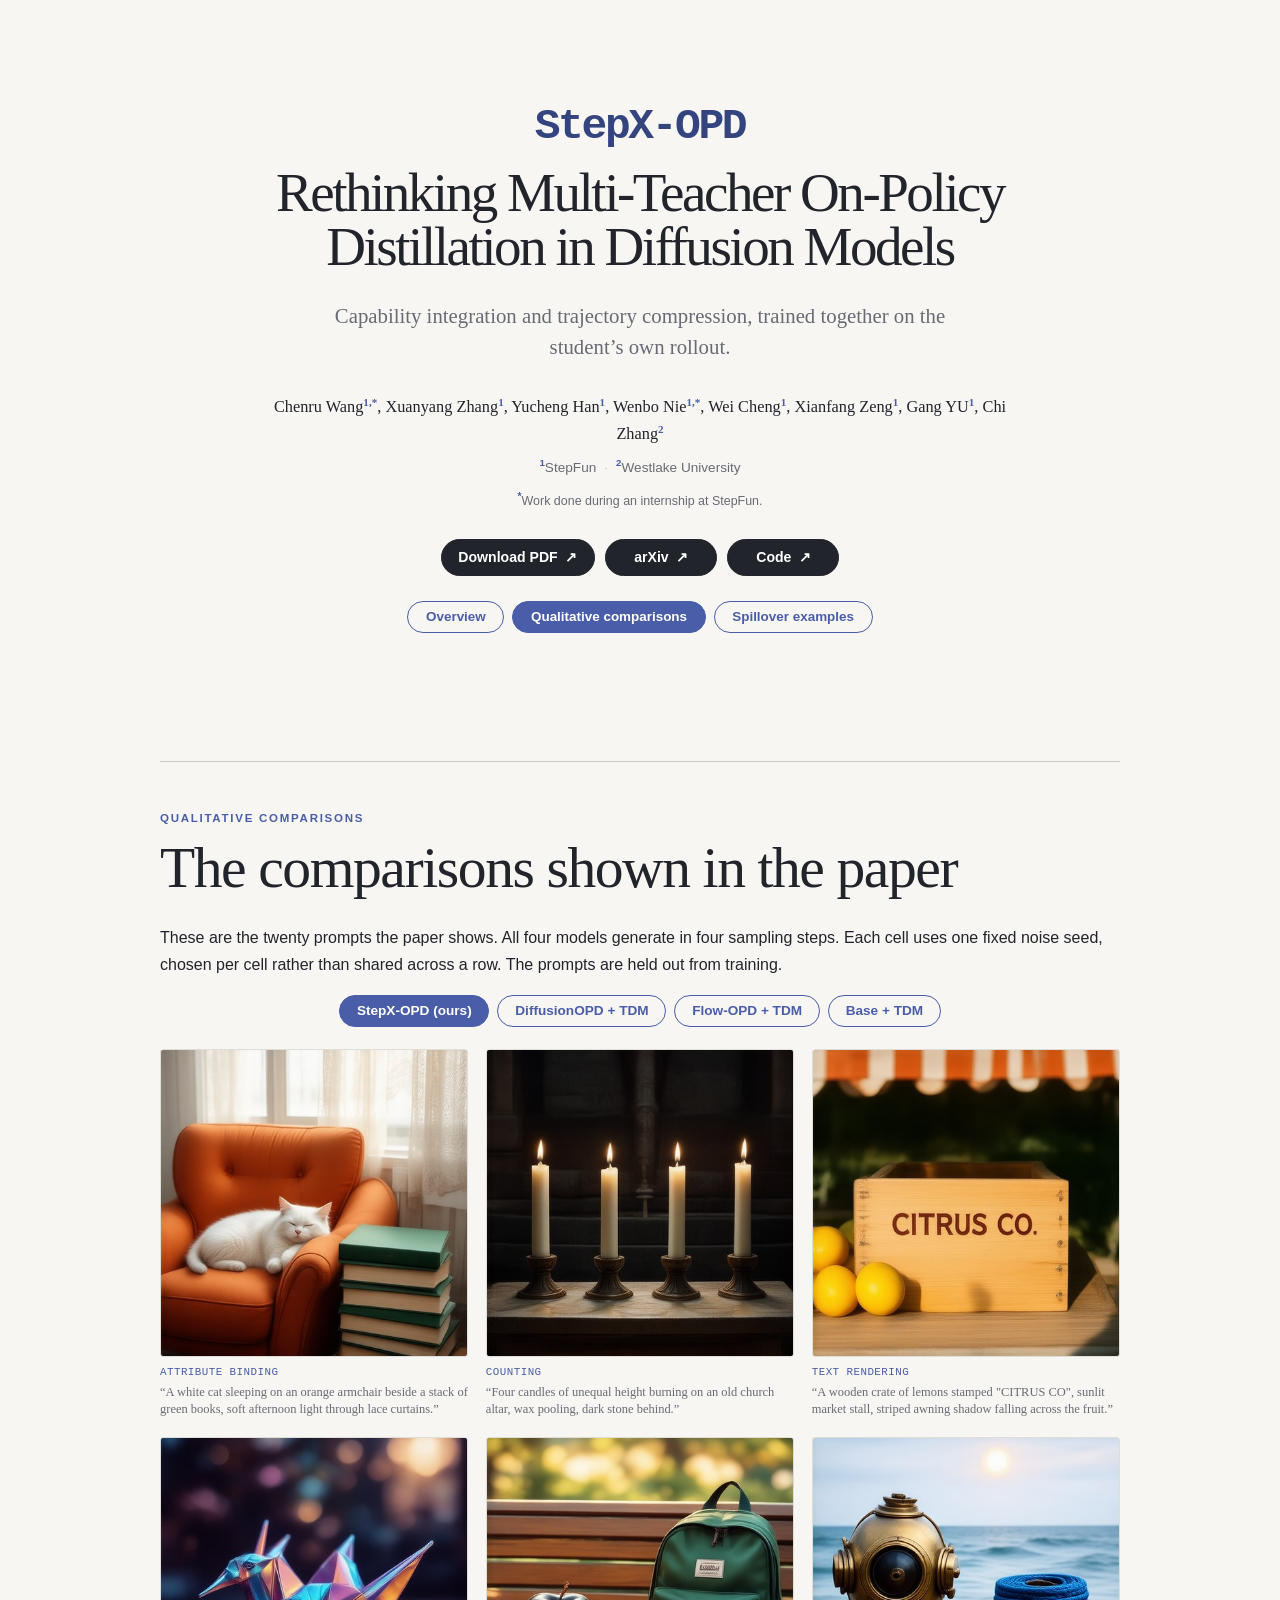
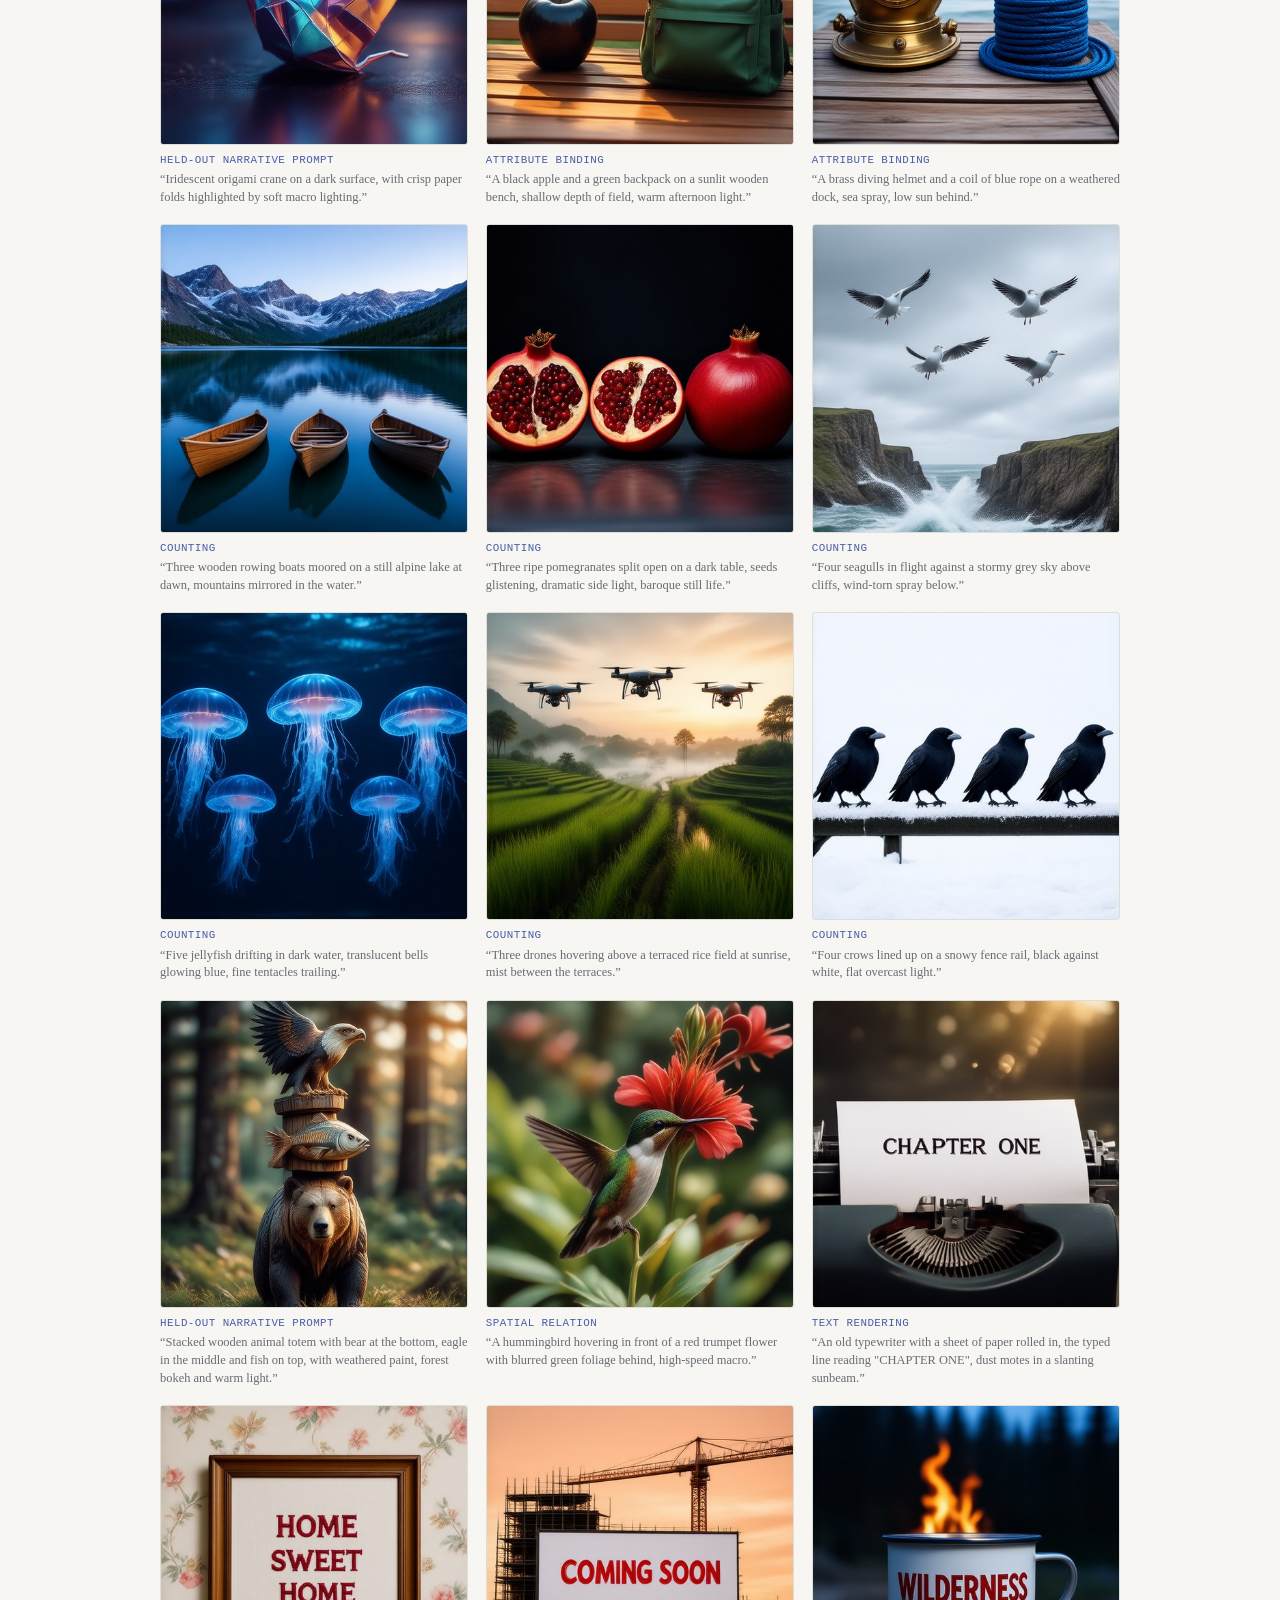
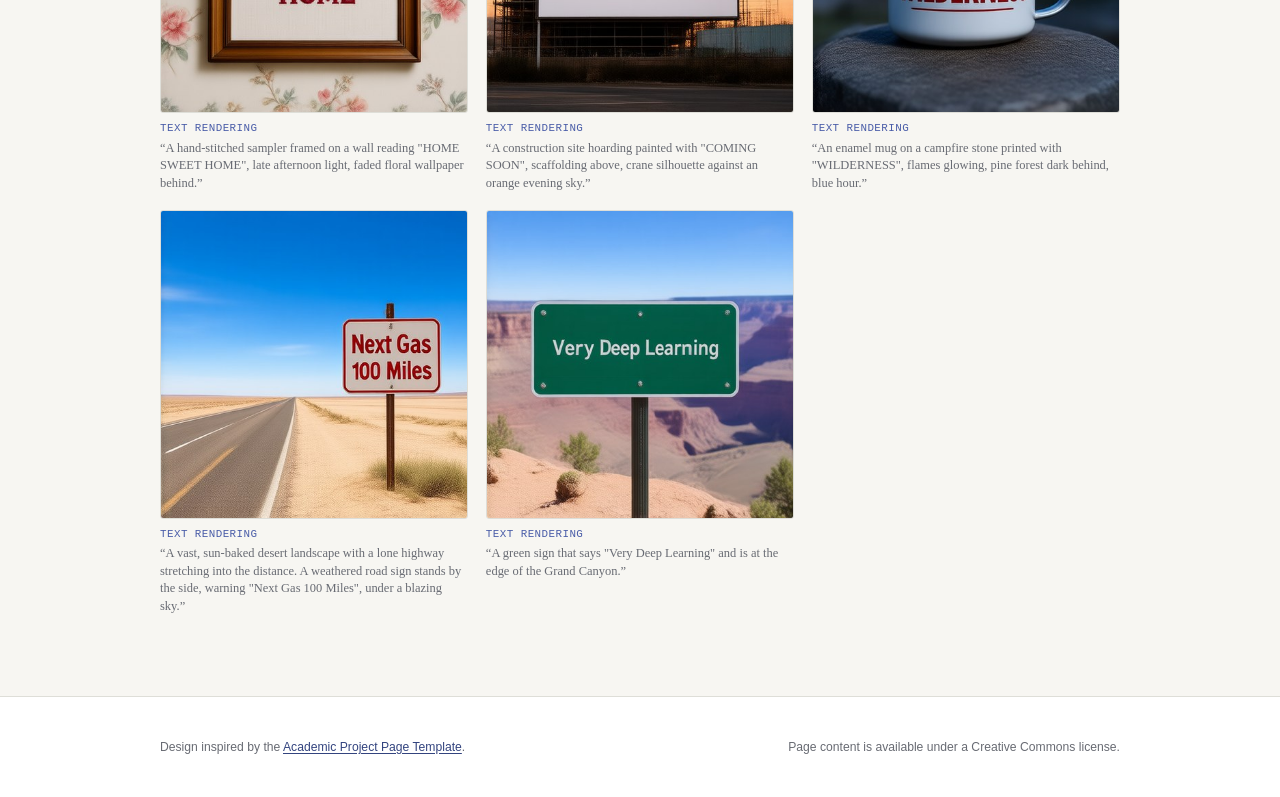
==== comparisons.html @ 5778346a "StepX-OPD project page Static pages for the paper: overview, qualitative comparisons and spillover e" ====
<!doctype html>
<html lang="en">
  <head>
    <meta charset="utf-8">
    <meta name="viewport" content="width=device-width, initial-scale=1">
    <meta name="description" content="Four-step qualitative comparisons between StepX-OPD and three baselines on held-out prompts.">
    <title>Qualitative comparisons · StepX-OPD</title>
    <link rel="icon" href="data:,">
    <link rel="stylesheet" href="static/css/style.css">
    <script src="static/js/main.js" defer></script>
  </head>
  <body>
    <header class="hero page-shell">
      <h1>
        <span class="method-word">StepX-OPD</span>
        <span class="title-rest">Rethinking Multi-Teacher On-Policy Distillation in Diffusion Models</span>
      </h1>
      <p class="tagline">Capability integration and trajectory compression, trained together on the student’s own rollout.</p>

      <div class="identity" aria-label="Authors and affiliations">
        <p class="authors">Chenru Wang<sup>1,&#42;</sup>, Xuanyang Zhang<sup>1</sup>, Yucheng Han<sup>1</sup>, Wenbo Nie<sup>1,&#42;</sup>, Wei Cheng<sup>1</sup>, Xianfang Zeng<sup>1</sup>, Gang YU<sup>1</sup>, Chi Zhang<sup>2</sup></p>
        <p class="affiliations"><sup>1</sup>StepFun<span class="aff-sep">&#183;</span><sup>2</sup>Westlake University</p>
        <p class="author-note"><sup>&#42;</sup>Work done during an internship at StepFun.</p>
      </div>

      <nav class="resource-links" aria-label="Project resources">
        <a class="resource-button" href="#">Download PDF <span aria-hidden="true">↗</span></a><!-- Placeholder: fill in the PDF href. -->
        <a class="resource-button" href="#">arXiv <span aria-hidden="true">↗</span></a><!-- Placeholder: fill in the arXiv href. -->
        <a class="resource-button" href="#">Code <span aria-hidden="true">↗</span></a><!-- Placeholder: fill in the Code href. -->
      </nav>

                <nav class="page-switch" id="blocks" aria-label="Pages">
          <a class="page-pill" href="index.html#blocks">Overview</a>
          <a class="page-pill is-current" href="comparisons.html#blocks" aria-current="page">Qualitative comparisons</a>
          <a class="page-pill" href="spillover.html#blocks">Spillover examples</a>
        </nav>
    </header>

    <main id="main-content">
      <section class="page-shell prose-section">
        <div class="section-rule"></div>
        <p class="section-kicker">Qualitative comparisons</p>
        <h2>The comparisons shown in the paper</h2>
        <p>These are the twenty prompts the paper shows. All four models generate in four sampling steps. Each cell uses one fixed noise seed, chosen per cell rather than shared across a row. The prompts are held out from training.</p>
      </section>
      <section class="page-shell compare-block" data-prefix="static/images/gallery/" data-sep="__">
        <div class="model-switch" role="group" aria-label="Choose which model to show">
          <button type="button" class="model-pill is-active" data-model="ours" aria-pressed="true">StepX-OPD (ours)</button>
          <button type="button" class="model-pill" data-model="diffusionopd_tdm" aria-pressed="false">DiffusionOPD + TDM</button>
          <button type="button" class="model-pill" data-model="flowopd_tdm" aria-pressed="false">Flow-OPD + TDM</button>
          <button type="button" class="model-pill" data-model="base_tdm" aria-pressed="false">Base + TDM</button>
        </div>
          <div class="compare-grid">
            <figure class="compare-cell">
              <img class="compare-img" data-key="bind_005" src="static/images/gallery/ours__bind_005.jpg"
                   width="448" height="448" loading="lazy" decoding="async"
                   alt="Generation for the prompt: A white cat sleeping on an orange armchair beside a stack of green books, soft afternoon l">
              <figcaption><span class="prompt-tag">Attribute binding</span><span class="prompt-text">“A white cat sleeping on an orange armchair beside a stack of green books, soft afternoon light through lace curtains.”</span></figcaption>
            </figure>
            <figure class="compare-cell">
              <img class="compare-img" data-key="count_014" src="static/images/gallery/ours__count_014.jpg"
                   width="448" height="448" loading="lazy" decoding="async"
                   alt="Generation for the prompt: Four candles of unequal height burning on an old church altar, wax pooling, dark stone beh">
              <figcaption><span class="prompt-tag">Counting</span><span class="prompt-text">“Four candles of unequal height burning on an old church altar, wax pooling, dark stone behind.”</span></figcaption>
            </figure>
            <figure class="compare-cell">
              <img class="compare-img" data-key="text_055" src="static/images/gallery/ours__text_055.jpg"
                   width="448" height="448" loading="lazy" decoding="async"
                   alt="Generation for the prompt: A wooden crate of lemons stamped &quot;CITRUS CO&quot;, sunlit market stall, striped awning shadow f">
              <figcaption><span class="prompt-tag">Text rendering</span><span class="prompt-text">“A wooden crate of lemons stamped &quot;CITRUS CO&quot;, sunlit market stall, striped awning shadow falling across the fruit.”</span></figcaption>
            </figure>
            <figure class="compare-cell">
              <img class="compare-img" data-key="fig12_r5" src="static/images/gallery/ours__fig12_r5.jpg"
                   width="448" height="448" loading="lazy" decoding="async"
                   alt="Generation for the prompt: Iridescent origami crane on a dark surface, with crisp paper folds highlighted by soft mac">
              <figcaption><span class="prompt-tag">Held-out narrative prompt</span><span class="prompt-text">“Iridescent origami crane on a dark surface, with crisp paper folds highlighted by soft macro lighting.”</span></figcaption>
            </figure>
            <figure class="compare-cell">
              <img class="compare-img" data-key="bind_001" src="static/images/gallery/ours__bind_001.jpg"
                   width="448" height="448" loading="lazy" decoding="async"
                   alt="Generation for the prompt: A black apple and a green backpack on a sunlit wooden bench, shallow depth of field, warm ">
              <figcaption><span class="prompt-tag">Attribute binding</span><span class="prompt-text">“A black apple and a green backpack on a sunlit wooden bench, shallow depth of field, warm afternoon light.”</span></figcaption>
            </figure>
            <figure class="compare-cell">
              <img class="compare-img" data-key="bind_045" src="static/images/gallery/ours__bind_045.jpg"
                   width="448" height="448" loading="lazy" decoding="async"
                   alt="Generation for the prompt: A brass diving helmet and a coil of blue rope on a weathered dock, sea spray, low sun behi">
              <figcaption><span class="prompt-tag">Attribute binding</span><span class="prompt-text">“A brass diving helmet and a coil of blue rope on a weathered dock, sea spray, low sun behind.”</span></figcaption>
            </figure>
            <figure class="compare-cell">
              <img class="compare-img" data-key="count_013" src="static/images/gallery/ours__count_013.jpg"
                   width="448" height="448" loading="lazy" decoding="async"
                   alt="Generation for the prompt: Three wooden rowing boats moored on a still alpine lake at dawn, mountains mirrored in the">
              <figcaption><span class="prompt-tag">Counting</span><span class="prompt-text">“Three wooden rowing boats moored on a still alpine lake at dawn, mountains mirrored in the water.”</span></figcaption>
            </figure>
            <figure class="compare-cell">
              <img class="compare-img" data-key="count_017" src="static/images/gallery/ours__count_017.jpg"
                   width="448" height="448" loading="lazy" decoding="async"
                   alt="Generation for the prompt: Three ripe pomegranates split open on a dark table, seeds glistening, dramatic side light,">
              <figcaption><span class="prompt-tag">Counting</span><span class="prompt-text">“Three ripe pomegranates split open on a dark table, seeds glistening, dramatic side light, baroque still life.”</span></figcaption>
            </figure>
            <figure class="compare-cell">
              <img class="compare-img" data-key="count_018" src="static/images/gallery/ours__count_018.jpg"
                   width="448" height="448" loading="lazy" decoding="async"
                   alt="Generation for the prompt: Four seagulls in flight against a stormy grey sky above cliffs, wind-torn spray below.">
              <figcaption><span class="prompt-tag">Counting</span><span class="prompt-text">“Four seagulls in flight against a stormy grey sky above cliffs, wind-torn spray below.”</span></figcaption>
            </figure>
            <figure class="compare-cell">
              <img class="compare-img" data-key="count_029" src="static/images/gallery/ours__count_029.jpg"
                   width="448" height="448" loading="lazy" decoding="async"
                   alt="Generation for the prompt: Five jellyfish drifting in dark water, translucent bells glowing blue, fine tentacles trai">
              <figcaption><span class="prompt-tag">Counting</span><span class="prompt-text">“Five jellyfish drifting in dark water, translucent bells glowing blue, fine tentacles trailing.”</span></figcaption>
            </figure>
            <figure class="compare-cell">
              <img class="compare-img" data-key="count_031" src="static/images/gallery/ours__count_031.jpg"
                   width="448" height="448" loading="lazy" decoding="async"
                   alt="Generation for the prompt: Three drones hovering above a terraced rice field at sunrise, mist between the terraces.">
              <figcaption><span class="prompt-tag">Counting</span><span class="prompt-text">“Three drones hovering above a terraced rice field at sunrise, mist between the terraces.”</span></figcaption>
            </figure>
            <figure class="compare-cell">
              <img class="compare-img" data-key="count_032" src="static/images/gallery/ours__count_032.jpg"
                   width="448" height="448" loading="lazy" decoding="async"
                   alt="Generation for the prompt: Four crows lined up on a snowy fence rail, black against white, flat overcast light.">
              <figcaption><span class="prompt-tag">Counting</span><span class="prompt-text">“Four crows lined up on a snowy fence rail, black against white, flat overcast light.”</span></figcaption>
            </figure>
            <figure class="compare-cell">
              <img class="compare-img" data-key="fig11_r3" src="static/images/gallery/ours__fig11_r3.jpg"
                   width="448" height="448" loading="lazy" decoding="async"
                   alt="Generation for the prompt: Stacked wooden animal totem with bear at the bottom, eagle in the middle and fish on top, ">
              <figcaption><span class="prompt-tag">Held-out narrative prompt</span><span class="prompt-text">“Stacked wooden animal totem with bear at the bottom, eagle in the middle and fish on top, with weathered paint, forest bokeh and warm light.”</span></figcaption>
            </figure>
            <figure class="compare-cell">
              <img class="compare-img" data-key="spatial_042" src="static/images/gallery/ours__spatial_042.jpg"
                   width="448" height="448" loading="lazy" decoding="async"
                   alt="Generation for the prompt: A hummingbird hovering in front of a red trumpet flower with blurred green foliage behind,">
              <figcaption><span class="prompt-tag">Spatial relation</span><span class="prompt-text">“A hummingbird hovering in front of a red trumpet flower with blurred green foliage behind, high-speed macro.”</span></figcaption>
            </figure>
            <figure class="compare-cell">
              <img class="compare-img" data-key="text_013" src="static/images/gallery/ours__text_013.jpg"
                   width="448" height="448" loading="lazy" decoding="async"
                   alt="Generation for the prompt: An old typewriter with a sheet of paper rolled in, the typed line reading &quot;CHAPTER ONE&quot;, d">
              <figcaption><span class="prompt-tag">Text rendering</span><span class="prompt-text">“An old typewriter with a sheet of paper rolled in, the typed line reading &quot;CHAPTER ONE&quot;, dust motes in a slanting sunbeam.”</span></figcaption>
            </figure>
            <figure class="compare-cell">
              <img class="compare-img" data-key="text_051" src="static/images/gallery/ours__text_051.jpg"
                   width="448" height="448" loading="lazy" decoding="async"
                   alt="Generation for the prompt: A hand-stitched sampler framed on a wall reading &quot;HOME SWEET HOME&quot;, late afternoon light, ">
              <figcaption><span class="prompt-tag">Text rendering</span><span class="prompt-text">“A hand-stitched sampler framed on a wall reading &quot;HOME SWEET HOME&quot;, late afternoon light, faded floral wallpaper behind.”</span></figcaption>
            </figure>
            <figure class="compare-cell">
              <img class="compare-img" data-key="text_052" src="static/images/gallery/ours__text_052.jpg"
                   width="448" height="448" loading="lazy" decoding="async"
                   alt="Generation for the prompt: A construction site hoarding painted with &quot;COMING SOON&quot;, scaffolding above, crane silhouet">
              <figcaption><span class="prompt-tag">Text rendering</span><span class="prompt-text">“A construction site hoarding painted with &quot;COMING SOON&quot;, scaffolding above, crane silhouette against an orange evening sky.”</span></figcaption>
            </figure>
            <figure class="compare-cell">
              <img class="compare-img" data-key="text_058" src="static/images/gallery/ours__text_058.jpg"
                   width="448" height="448" loading="lazy" decoding="async"
                   alt="Generation for the prompt: An enamel mug on a campfire stone printed with &quot;WILDERNESS&quot;, flames glowing, pine forest d">
              <figcaption><span class="prompt-tag">Text rendering</span><span class="prompt-text">“An enamel mug on a campfire stone printed with &quot;WILDERNESS&quot;, flames glowing, pine forest dark behind, blue hour.”</span></figcaption>
            </figure>
            <figure class="compare-cell">
              <img class="compare-img" data-key="text_061" src="static/images/gallery/ours__text_061.jpg"
                   width="448" height="448" loading="lazy" decoding="async"
                   alt="Generation for the prompt: A vast, sun-baked desert landscape with a lone highway stretching into the distance. A wea">
              <figcaption><span class="prompt-tag">Text rendering</span><span class="prompt-text">“A vast, sun-baked desert landscape with a lone highway stretching into the distance. A weathered road sign stands by the side, warning &quot;Next Gas 100 Miles&quot;, under a blazing sky.”</span></figcaption>
            </figure>
            <figure class="compare-cell">
              <img class="compare-img" data-key="text_066" src="static/images/gallery/ours__text_066.jpg"
                   width="448" height="448" loading="lazy" decoding="async"
                   alt="Generation for the prompt: A green sign that says &quot;Very Deep Learning&quot; and is at the edge of the Grand Canyon.">
              <figcaption><span class="prompt-tag">Text rendering</span><span class="prompt-text">“A green sign that says &quot;Very Deep Learning&quot; and is at the edge of the Grand Canyon.”</span></figcaption>
            </figure>
          </div>
      </section>
    </main>

    <footer>
      <div class="page-shell footer-inner">
        <p>Design inspired by the <a href="https://github.com/eliahuhorwitz/Academic-project-page-template">Academic Project Page Template</a>.</p>
        <p>Page content is available under a Creative Commons license.</p>
      </div>
    </footer>
  </body>
</html>
---- static/css/style.css ----
:root {
  --paper: #f7f6f2;
  --surface: #ffffff;
  --ink: #22242b;
  --muted: #686b73;
  --line: #deded8;
  --line-dark: #c7c8c3;
  --accent: #4a5da8;
  --accent-dark: #33447f;
  --accent-soft: #edf0fb;
  --serif: Georgia, "Times New Roman", serif;
  --sans: Inter, ui-sans-serif, -apple-system, BlinkMacSystemFont, "Segoe UI", sans-serif;
  --mono: "SFMono-Regular", Consolas, "Liberation Mono", monospace;
}

* {
  box-sizing: border-box;
}

html {
  scroll-behavior: smooth;
}

body {
  margin: 0;
  color: var(--ink);
  background: var(--paper);
  font-family: var(--sans);
  font-size: 16px;
  line-height: 1.68;
  text-rendering: optimizeLegibility;
  -webkit-font-smoothing: antialiased;
}

img {
  display: block;
  max-width: 100%;
  height: auto;
}

a {
  color: var(--accent-dark);
}

button,
summary,
a {
  -webkit-tap-highlight-color: transparent;
}

button,
input,
textarea,
select {
  font: inherit;
}

.skip-link {
  position: fixed;
  z-index: 100;
  top: 0.75rem;
  left: 0.75rem;
  padding: 0.65rem 0.9rem;
  color: var(--surface);
  background: var(--ink);
  border-radius: 0.35rem;
  transform: translateY(-180%);
  transition: transform 160ms ease;
}

.skip-link:focus {
  transform: translateY(0);
}

.page-shell {
  width: min(960px, calc(100% - 40px));
  margin-inline: auto;
  min-width: 0;
}

.hero {
  padding-top: clamp(3.5rem, 7vw, 5.25rem);
  text-align: center;
}

.eyebrow,
.section-kicker,
.note-label,
.node-label {
  margin: 0;
  color: var(--accent);
  font-size: 0.72rem;
  font-weight: 750;
  letter-spacing: 0.15em;
  line-height: 1.4;
  text-transform: uppercase;
}

h1,
h2,
h3,
p {
  overflow-wrap: break-word;
}

h1 {
  max-width: 940px;
  margin: 1.35rem auto 0;
  font-family: var(--serif);
  font-size: clamp(2.5rem, 4.3vw, 3.8rem);
  font-weight: 400;
  letter-spacing: -0.045em;
  line-height: 0.98;
}

.method-word {
  display: block;
  margin-bottom: 0.42em;
  color: var(--accent-dark);
  font-family: var(--mono);
  font-size: 0.78em;
  font-weight: 650;
  letter-spacing: -0.055em;
}

.title-rest {
  display: block;
}

.tagline {
  max-width: 680px;
  margin: 1.65rem auto 0;
  color: var(--muted);
  font-family: var(--serif);
  font-size: clamp(1.05rem, 2vw, 1.3rem);
  line-height: 1.5;
}

.identity {
  margin-top: 2rem;
}

.identity p {
  margin: 0;
}

.author {
  font-size: 1.05rem;
  font-weight: 700;
}

.affiliation {
  color: var(--muted);
  font-size: 0.9rem;
}

.resource-links {
  display: flex;
  flex-wrap: wrap;
  justify-content: center;
  gap: 0.65rem;
  margin-top: 1.7rem;
}

.resource-button {
  display: inline-flex;
  align-items: center;
  justify-content: center;
  gap: 0.45rem;
  min-width: 7rem;
  padding: 0.64rem 1.05rem;
  color: var(--surface);
  background: var(--ink);
  border: 1px solid var(--ink);
  border-radius: 999px;
  font-size: 0.88rem;
  font-weight: 700;
  line-height: 1;
  text-decoration: none;
  transition: background-color 160ms ease, border-color 160ms ease, transform 160ms ease;
}

.resource-button:hover {
  background: var(--accent-dark);
  border-color: var(--accent-dark);
  transform: translateY(-1px);
}

.release-note {
  margin: 0.8rem 0 0;
  color: var(--muted);
  font-size: 0.82rem;
}

.tldr {
  display: grid;
  grid-template-columns: auto 1fr;
  gap: 1.15rem;
  max-width: 820px;
  margin: clamp(2.4rem, 5vw, 3.25rem) auto 0;
  padding: 1.3rem 0;
  border-block: 1px solid var(--line-dark);
  text-align: left;
}

.tldr p {
  margin: 0;
}

.tldr-label {
  color: var(--accent);
  font-family: var(--mono);
  font-size: 0.82rem;
  font-weight: 750;
  letter-spacing: 0.08em;
}

.method-inline {
  color: var(--accent-dark);
  font-family: var(--mono);
  font-size: 0.94em;
  font-weight: 650;
  letter-spacing: -0.035em;
}

figure {
  margin: 0;
  min-width: 0;
}

.figure-image-link {
  display: block;
  border-radius: 3px;
}

.figure-frame img {
  width: 100%;
  background: var(--surface);
  border: 1px solid var(--line);
  border-radius: 3px;
}

figcaption {
  margin-top: 0.7rem;
  color: var(--muted);
  font-family: var(--serif);
  font-size: 0.88rem;
  line-height: 1.5;
  text-align: left;
}

.hero-figure {
  margin-top: clamp(2rem, 4vw, 3rem);
}

main {
  padding-bottom: 5rem;
}

.prose-section,
.numbered-section {
  padding-top: clamp(5rem, 10vw, 8rem);
}

.section-rule {
  width: 100%;
  height: 1px;
  margin-bottom: 3rem;
  background: var(--line-dark);
}

h2,
h3 {
  margin-top: 0;
  font-family: var(--serif);
  font-weight: 400;
  letter-spacing: -0.025em;
  line-height: 1.15;
}

h2 {
  margin-bottom: 1.5rem;
  font-size: clamp(2.1rem, 4.7vw, 3.6rem);
}

h3 {
  margin-bottom: 0.8rem;
  font-size: clamp(1.45rem, 3vw, 2rem);
}

.prose-section > .section-kicker {
  margin-bottom: 0.55rem;
}

.abstract {
  max-width: 820px;
  margin: 0;
  color: #35373d;
  font-family: var(--serif);
  font-size: clamp(1rem, 1.4vw, 1.08rem);
  line-height: 1.62;
}

.contribution-heading {
  margin-top: clamp(4rem, 8vw, 6rem);
}

.contribution-heading .section-kicker,
.subsection-heading .section-kicker {
  margin-bottom: 0.5rem;
}

.contribution-list {
  display: grid;
  grid-template-columns: repeat(3, minmax(0, 1fr));
  gap: 0;
  margin: 2rem 0 0;
  padding: 0;
  border-top: 1px solid var(--line-dark);
  list-style: none;
}

.contribution-list li {
  display: flex;
  flex-direction: column;
  gap: 1.4rem;
  min-width: 0;
  padding: 1.5rem 1.5rem 1.7rem 0;
  border-bottom: 1px solid var(--line-dark);
}

.contribution-list li + li {
  padding-left: 1.5rem;
  border-left: 1px solid var(--line-dark);
}

.contribution-index {
  color: var(--accent);
  font-family: var(--mono);
  font-size: 0.75rem;
  font-weight: 700;
  letter-spacing: 0.12em;
}

.contribution-list li > div {
  color: #3d3f46;
  font-size: 0.94rem;
  line-height: 1.7;
}

.contribution-list strong {
  display: block;
  margin-bottom: 0.3rem;
  color: var(--ink);
}

.section-header {
  display: grid;
  grid-template-columns: 4.5rem minmax(0, 1fr);
  gap: 1rem;
  align-items: start;
  padding-top: 1.35rem;
  border-top: 1px solid var(--line-dark);
}

.section-header .section-kicker {
  margin-bottom: 0.55rem;
}

.section-header h2 {
  max-width: 800px;
  margin-bottom: 0;
}

.section-number {
  padding-top: 0.35rem;
  color: var(--accent);
  font-family: var(--mono);
  font-size: 0.82rem;
  font-weight: 750;
  letter-spacing: 0.12em;
}

.section-intro {
  max-width: 740px;
  margin: 1.8rem 0 2.7rem 5.5rem;
  color: #484a52;
  font-family: var(--serif);
  font-size: clamp(1rem, 1.8vw, 1.15rem);
  line-height: 1.75;
}

.method-diagram {
  display: flex;
  align-items: center;
  justify-content: center;
  gap: 0.85rem;
  margin-top: 3rem;
  padding: clamp(1.3rem, 4vw, 2.5rem);
  overflow: hidden;
  background: var(--surface);
  border: 1px solid var(--line);
}

.diagram-column {
  display: flex;
  align-items: center;
  gap: 0.75rem;
  min-width: 0;
}

.diagram-node {
  display: flex;
  flex: 1 1 auto;
  flex-direction: column;
  justify-content: center;
  min-width: 0;
  min-height: 8.2rem;
  padding: 1rem;
  background: #fafafa;
  border: 1px solid var(--line);
  text-align: left;
}

.diagram-node strong {
  display: block;
  margin-top: 0.55rem;
  font-family: var(--serif);
  font-size: 1.05rem;
  font-weight: 600;
  line-height: 1.25;
}

.diagram-node small {
  display: block;
  margin-top: 0.35rem;
  color: var(--muted);
  font-size: 0.75rem;
  line-height: 1.35;
}

.node-student {
  color: var(--surface);
  background: var(--accent-dark);
  border-color: var(--accent-dark);
}

.node-student .node-label,
.node-student small {
  color: #dfe5ff;
}

.diagram-arrow,
.diagram-join {
  flex: 0 0 auto;
  color: var(--accent);
  font-family: var(--mono);
  font-size: 1.25rem;
  font-weight: 700;
}

.method-notes {
  display: grid;
  grid-template-columns: repeat(2, minmax(0, 1fr));
  gap: 2.5rem;
  margin-top: 2rem;
}

.method-notes article {
  padding-top: 1rem;
  border-top: 1px solid var(--line);
}

.method-notes p:last-child {
  margin: 0.45rem 0 0;
  color: #4c4e55;
  font-size: 0.92rem;
}

.headline-results {
  display: grid;
  grid-template-columns: repeat(2, minmax(0, 1fr));
  gap: 1px;
  margin: 3rem 0 0;
  background: var(--line-dark);
  border: 1px solid var(--line-dark);
}

.headline-results article {
  padding: clamp(1.5rem, 5vw, 3rem);
  background: var(--surface);
}

.headline-results p {
  margin: 0;
}

.result-model {
  color: var(--muted);
  font-size: 0.78rem;
  font-weight: 700;
  letter-spacing: 0.08em;
  text-transform: uppercase;
}

.result-value {
  margin-top: 0.4rem !important;
  color: var(--accent-dark);
  font-family: var(--serif);
  font-size: clamp(2.8rem, 7vw, 5rem);
  letter-spacing: -0.055em;
  line-height: 1;
}

.result-label {
  margin-top: 0.55rem !important;
  color: var(--muted);
  font-size: 0.78rem;
}

.result-callout {
  max-width: 760px;
  margin: 1.7rem 0 3rem;
  padding-left: 1.2rem;
  color: #3f424a;
  border-left: 2px solid var(--accent);
  font-family: var(--serif);
  font-size: 1.05rem;
}

.results-grid,
.disclosure-body,
.stacked-figures,
.analysis-figures {
  display: grid;
  gap: 2.7rem;
}

.table-block {
  min-width: 0;
}

.table-title-row {
  display: flex;
  align-items: baseline;
  justify-content: space-between;
  gap: 1rem;
  margin-bottom: 0.7rem;
}

.table-title-row h3 {
  margin: 0;
  font-family: var(--sans);
  font-size: 0.98rem;
  font-weight: 750;
  letter-spacing: -0.01em;
}

.table-title-row span {
  color: var(--muted);
  font-size: 0.74rem;
}

.table-scroll {
  max-width: 100%;
  overflow-x: auto;
  border: 1px solid var(--line);
  background: var(--surface);
  scrollbar-width: thin;
  -webkit-overflow-scrolling: touch;
}

.table-scroll:focus-visible {
  outline: 2px solid var(--accent);
  outline-offset: 2px;
}

table {
  width: 100%;
  min-width: 680px;
  border-collapse: collapse;
  color: #3c3e45;
  font-size: 0.78rem;
  font-variant-numeric: tabular-nums;
  white-space: nowrap;
}

th,
td {
  padding: 0.72rem 0.75rem;
  border-bottom: 1px solid #e8e8e4;
  text-align: right;
}

thead th {
  color: var(--muted);
  background: #f4f4f1;
  font-size: 0.69rem;
  font-weight: 700;
  letter-spacing: 0.035em;
}

th:first-child,
td:first-child {
  position: sticky;
  left: 0;
  z-index: 1;
  min-width: 170px;
  text-align: left;
}

tbody th {
  color: var(--ink);
  background: var(--surface);
  font-weight: 600;
}

tbody tr:last-child th,
tbody tr:last-child td {
  border-bottom: 0;
}

.ours-row th,
.ours-row td {
  background: #f6f7fc;
}

.ours-row th:first-child {
  color: var(--accent-dark);
}

.metric-best {
  color: var(--accent-dark);
  font-weight: 800;
}

.table-key {
  display: flex;
  align-items: center;
  gap: 0.45rem;
  margin: 0.75rem 0 0;
  color: var(--muted);
  font-size: 0.72rem;
}

.key-mark {
  color: var(--accent-dark);
  font-weight: 800;
}

.disclosure {
  margin-top: 2rem;
  border-block: 1px solid var(--line-dark);
}

.disclosure + .wide-figure {
  margin-top: 4rem;
}

.disclosure summary {
  display: flex;
  align-items: center;
  justify-content: space-between;
  gap: 1rem;
  padding: 1.15rem 0;
  cursor: pointer;
  color: var(--ink);
  font-size: 0.88rem;
  font-weight: 750;
  list-style: none;
}

.disclosure summary::-webkit-details-marker {
  display: none;
}

.summary-icon {
  position: relative;
  flex: 0 0 auto;
  width: 1rem;
  height: 1rem;
}

.summary-icon::before,
.summary-icon::after {
  position: absolute;
  top: 50%;
  left: 50%;
  width: 0.8rem;
  height: 1px;
  content: "";
  background: var(--accent);
  transform: translate(-50%, -50%);
}

.summary-icon::after {
  transform: translate(-50%, -50%) rotate(90deg);
  transition: transform 160ms ease;
}

.disclosure[open] .summary-icon::after {
  transform: translate(-50%, -50%) rotate(0deg);
}

.disclosure-body {
  padding: 1.2rem 0 2rem;
}

.wide-figure {
  margin-top: 3rem;
}

.subsection-heading {
  margin-top: clamp(3.5rem, 7vw, 5.5rem);
}

.gallery {
  min-width: 0;
}

.gallery-item + .gallery-item {
  margin-top: 2rem;
}

.gallery.is-ready .gallery-item {
  display: none;
  margin-top: 0;
}

.gallery.is-ready .gallery-item.is-active {
  display: block;
}

.gallery-viewport {
  min-width: 0;
}

.gallery-controls {
  display: none;
  align-items: center;
  justify-content: space-between;
  gap: 1rem;
  margin-top: 1rem;
}

.gallery.is-ready .gallery-controls {
  display: flex;
}

.gallery-button {
  padding: 0.55rem 0.75rem;
  color: var(--ink);
  background: transparent;
  border: 1px solid var(--line-dark);
  border-radius: 999px;
  cursor: pointer;
  font-size: 0.78rem;
  font-weight: 700;
}

.gallery-button:hover {
  color: var(--accent-dark);
  border-color: var(--accent);
}

.gallery-dots {
  display: flex;
  flex-wrap: wrap;
  justify-content: center;
  gap: 0.5rem;
}

.gallery-dot {
  position: relative;
  width: 1.5rem;
  height: 1.5rem;
  padding: 0;
  background: transparent;
  border: 0;
  border-radius: 50%;
  cursor: pointer;
}

.gallery-dot::after {
  position: absolute;
  top: 50%;
  left: 50%;
  width: 0.55rem;
  height: 0.55rem;
  content: "";
  background: transparent;
  border: 1px solid var(--accent);
  border-radius: 50%;
  transform: translate(-50%, -50%);
}

.gallery-dot[aria-current="true"]::after {
  background: var(--accent);
}

.paired-figures {
  display: grid;
  grid-template-columns: repeat(2, minmax(0, 1fr));
  gap: 1.5rem;
}

.paired-figures figure {
  min-width: 0;
}

.analysis-block {
  margin-top: clamp(3rem, 6vw, 5rem);
}

.analysis-block + .analysis-block {
  padding-top: clamp(3rem, 6vw, 5rem);
  border-top: 1px solid var(--line);
}

.analysis-block .subsection-heading {
  margin-top: 0;
}

.analysis-block > p {
  max-width: 760px;
  margin: 0 0 1.5rem;
  color: #4b4d54;
}

.analysis-figures {
  margin-top: clamp(4rem, 8vw, 6rem);
}

.bibtex-wrap {
  position: relative;
  margin-top: 2.5rem;
  color: #e9eaf2;
  background: #24262d;
  border-radius: 3px;
}

.bibtex-wrap pre {
  margin: 0;
  padding: 2.8rem 1.4rem 1.4rem;
  overflow-x: auto;
  font-family: var(--mono);
  font-size: 0.8rem;
  line-height: 1.7;
  white-space: pre;
  -webkit-overflow-scrolling: touch;
}

.copy-button {
  position: absolute;
  display: none;
  top: 0.65rem;
  right: 0.65rem;
  z-index: 1;
  padding: 0.35rem 0.65rem;
  color: #e9eaf2;
  background: #343740;
  border: 1px solid #555965;
  border-radius: 3px;
  cursor: pointer;
  font-size: 0.72rem;
  font-weight: 700;
}

.js-ready .copy-button {
  display: block;
}

.copy-button:hover {
  border-color: #8e99cd;
}

.copy-status {
  min-height: 1.4em;
  margin: 0.5rem 0 0;
  color: var(--muted);
  font-size: 0.78rem;
}

footer {
  padding: 2.5rem 0;
  background: var(--surface);
  border-top: 1px solid var(--line);
}

.footer-inner {
  display: flex;
  flex-wrap: wrap;
  justify-content: space-between;
  gap: 0.5rem 1.5rem;
}

.footer-inner p {
  margin: 0;
  color: var(--muted);
  font-size: 0.76rem;
}

.footer-inner a {
  text-underline-offset: 0.15em;
}

:focus-visible {
  outline: 2px solid var(--accent);
  outline-offset: 3px;
}

@media (max-width: 820px) {
  .method-diagram {
    display: grid;
    grid-template-columns: minmax(0, 1fr);
  }

  .diagram-column {
    display: grid;
    grid-template-columns: minmax(0, 1fr) auto minmax(0, 1fr);
  }

  .diagram-join {
    text-align: center;
  }

  .diagram-arrow-final {
    transform: rotate(90deg);
    text-align: center;
  }

  .node-student {
    width: min(20rem, 100%);
    justify-self: center;
  }
}

@media (max-width: 680px) {
  .page-shell {
    width: min(100% - 28px, 960px);
  }

  .hero {
    padding-top: 2.8rem;
  }

  h1 {
    font-size: clamp(2.1rem, 10vw, 2.8rem);
    line-height: 1.02;
  }

  .method-word {
    font-size: 0.7em;
  }

  .tagline {
    font-size: 1.02rem;
  }

  .resource-button {
    min-width: 0;
    padding-inline: 0.9rem;
  }

  .tldr {
    grid-template-columns: 1fr;
    gap: 0.55rem;
  }

  .prose-section,
  .numbered-section {
    padding-top: 4.75rem;
  }

  .contribution-list {
    grid-template-columns: 1fr;
  }

  .contribution-list li,
  .contribution-list li + li {
    display: grid;
    grid-template-columns: 2.2rem minmax(0, 1fr);
    gap: 0.9rem;
    padding: 1.2rem 0;
    border-left: 0;
  }

  .section-header {
    grid-template-columns: 2.3rem minmax(0, 1fr);
    gap: 0.5rem;
  }

  .section-intro {
    margin-left: 2.8rem;
  }

  .headline-results,
  .paired-figures,
  .method-notes {
    grid-template-columns: 1fr;
  }

  .headline-results {
    grid-template-columns: repeat(2, minmax(0, 1fr));
  }

  .headline-results article {
    padding: 1.25rem 0.9rem;
  }

  .result-model {
    font-size: 0.66rem;
  }

  .result-value {
    font-size: clamp(2rem, 11vw, 3.15rem);
  }

  .method-notes {
    gap: 1.2rem;
  }

  .method-diagram {
    padding: 1rem;
  }

  .diagram-column {
    grid-template-columns: 1fr;
  }

  .diagram-column .diagram-arrow {
    transform: rotate(90deg);
    text-align: center;
  }

  .diagram-node {
    min-height: 0;
  }

  .table-title-row {
    align-items: flex-start;
    flex-direction: column;
    gap: 0.15rem;
  }

  table {
    min-width: 640px;
    font-size: 0.75rem;
  }

  th,
  td {
    padding: 0.65rem;
  }

  .gallery-button {
    font-size: 0;
  }

  .gallery-button span {
    font-size: 1rem;
  }

  .footer-inner {
    display: grid;
  }
}

@media (prefers-reduced-motion: reduce) {
  html {
    scroll-behavior: auto;
  }

  *,
  *::before,
  *::after {
    scroll-behavior: auto !important;
    transition-duration: 0.01ms !important;
    animation-duration: 0.01ms !important;
    animation-iteration-count: 1 !important;
  }
}

/* ---- 首图: 按模型名切换的四步对比 ---------------------------------------- */
.sr-only {
  position: absolute; width: 1px; height: 1px; padding: 0; margin: -1px;
  overflow: hidden; clip: rect(0 0 0 0); white-space: nowrap; border: 0;
}
.hero-compare { margin-top: 2.1rem; }
.model-switch {
  display: flex; flex-wrap: wrap; justify-content: center; gap: 0.5rem;
}
.model-pill {
  appearance: none; cursor: pointer;
  padding: 0.52rem 1.05rem;
  font-family: var(--sans); font-size: 0.85rem; font-weight: 700; line-height: 1;
  color: var(--accent); background: transparent;
  border: 1px solid var(--accent); border-radius: 999px;
  transition: background 0.15s ease, color 0.15s ease;
}
.model-pill:hover { background: var(--accent-soft); }
.model-pill.is-active {
  color: var(--surface); background: var(--accent); border-color: var(--accent);
}
.model-pill:focus-visible { outline: 2px solid var(--accent-dark); outline-offset: 2px; }
.model-switch-note {
  margin: 0.85rem auto 0; max-width: 46rem; text-align: center;
  font-family: var(--serif); font-size: 0.86rem; color: var(--muted);
}
.compare-grid {
  margin-top: 1.4rem;
  display: grid; grid-template-columns: repeat(3, 1fr); gap: 1.1rem;
}
.compare-cell { margin: 0; }
.compare-cell img {
  width: 100%; height: auto; display: block;
  background: var(--surface); border: 1px solid var(--line); border-radius: 3px;
}
.compare-cell figcaption {
  margin-top: 0.5rem; font-family: var(--serif);
  font-size: 0.78rem; line-height: 1.42; color: var(--muted);
}
.prompt-tag {
  display: block; margin-bottom: 0.18rem;
  font-family: var(--mono); font-size: 0.68rem; letter-spacing: 0.04em;
  text-transform: uppercase; color: var(--accent);
}
@media (max-width: 760px) {
  .compare-grid { grid-template-columns: repeat(2, 1fr); gap: 0.8rem; }
}
@media (max-width: 460px) {
  .compare-grid { grid-template-columns: 1fr; }
  .model-pill { font-size: 0.78rem; padding: 0.46rem 0.8rem; }
}

/* ---- 跨页导航胶囊 (首图下方) ---------------------------------------------- */
.page-switch {
  display: flex; flex-wrap: wrap; justify-content: center; gap: 0.5rem;
  margin-top: 1.6rem; scroll-margin-top: 1rem;
}
.page-pill {
  display: inline-flex; align-items: center; justify-content: center;
  padding: 0.5rem 1.1rem;
  font-family: var(--sans); font-size: 0.84rem; font-weight: 700; line-height: 1;
  color: var(--accent); background: transparent; text-decoration: none;
  border: 1px solid var(--accent); border-radius: 999px;
  transition: background 0.15s ease, color 0.15s ease;
}
.page-pill:hover { background: var(--accent-soft); }
.page-pill.is-current {
  color: var(--surface); background: var(--accent); border-color: var(--accent);
}
.page-pill:focus-visible { outline: 2px solid var(--accent-dark); outline-offset: 2px; }
@media (max-width: 460px) { .page-pill { font-size: 0.78rem; padding: 0.44rem 0.78rem; } }

/* ---- 作者与单位 ----------------------------------------------------------- */
.identity .authors {
  margin: 1.5rem auto 0; max-width: 46rem;
  font-family: var(--serif); font-size: 1.02rem; line-height: 1.6; color: var(--ink);
}
.authors sup { font-size: 0.68em; font-weight: 700; color: var(--accent); }
.identity .affiliations {
  margin: 0.5rem auto 0; max-width: 46rem;
  font-family: var(--sans); font-size: 0.85rem; color: var(--muted);
}
.affiliations sup { font-size: 0.72em; font-weight: 700; color: var(--accent); }
.aff-sep { margin: 0 0.5rem; color: var(--line-dark); }
.identity .author-note {
  margin: 0.5rem auto 0; max-width: 46rem;
  font-family: var(--sans); font-size: 0.78rem; color: var(--muted);
}
.author-note sup { color: var(--accent); font-weight: 700; }
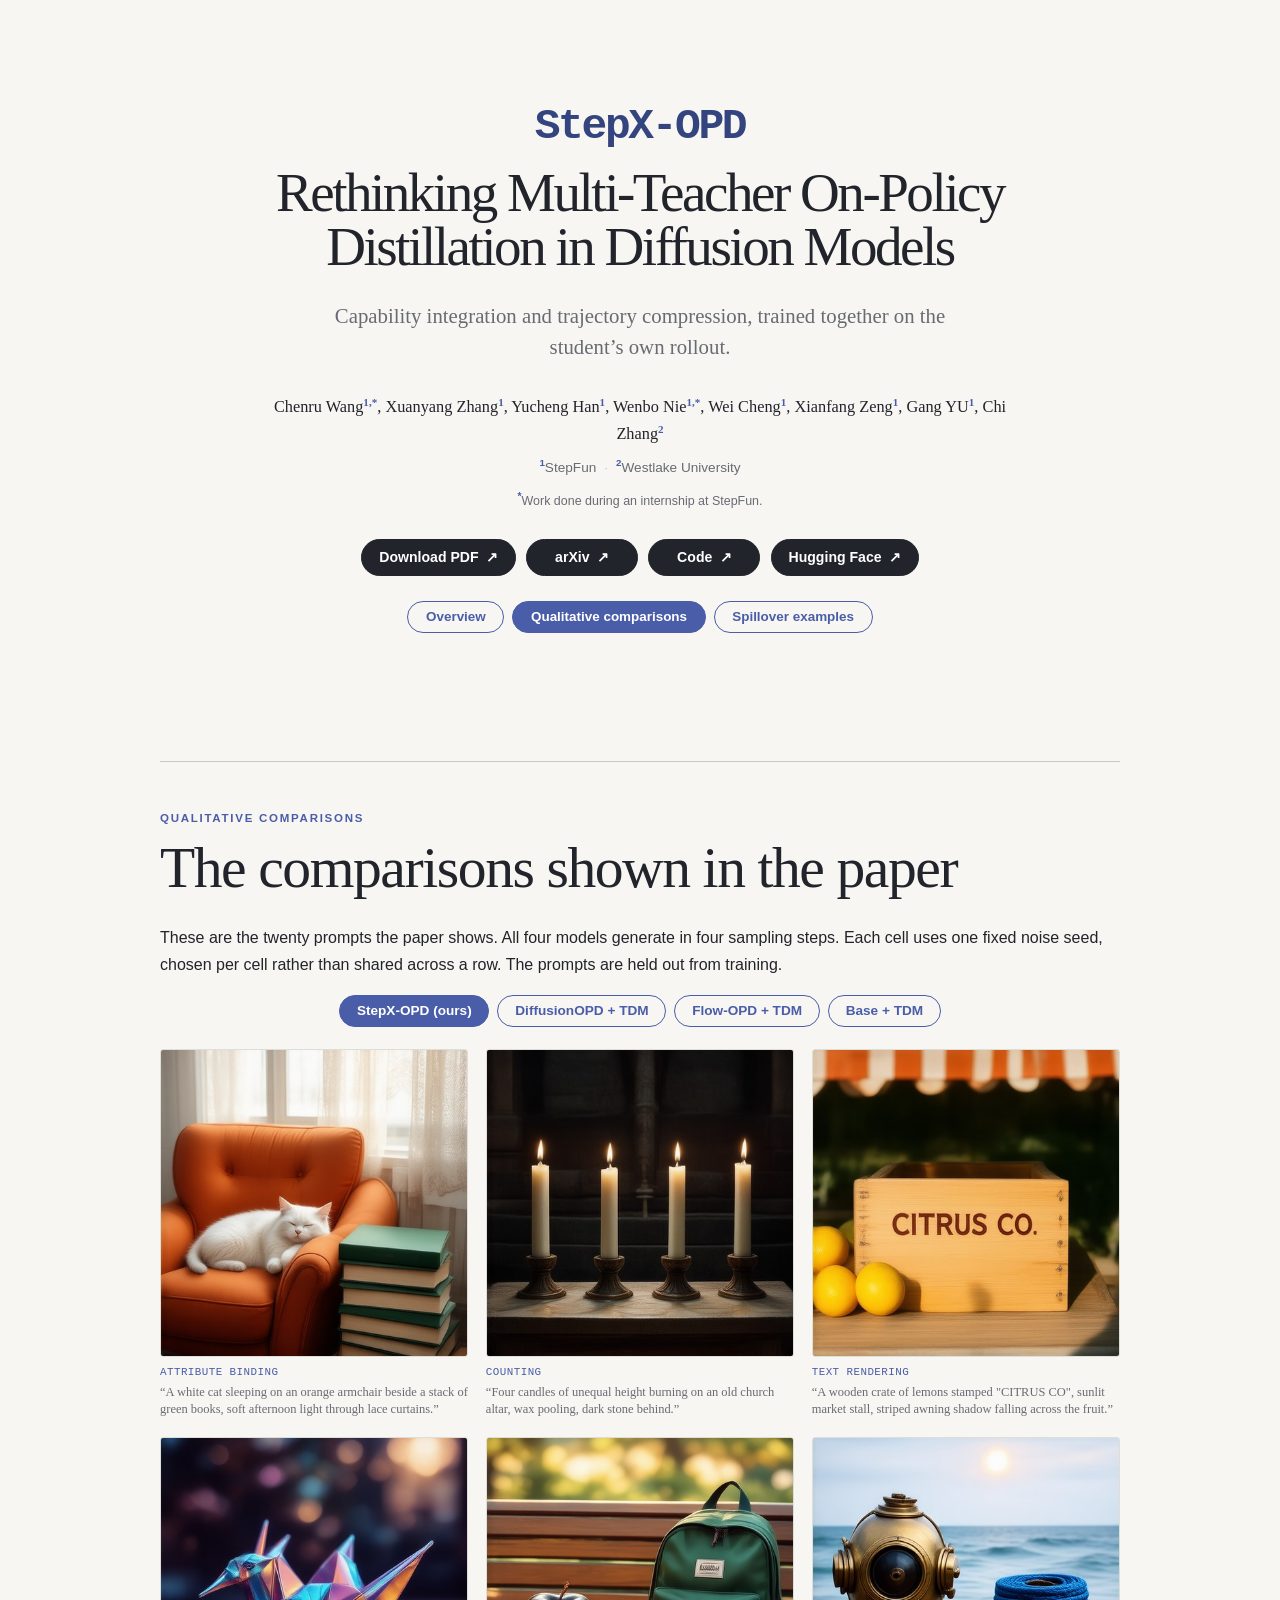
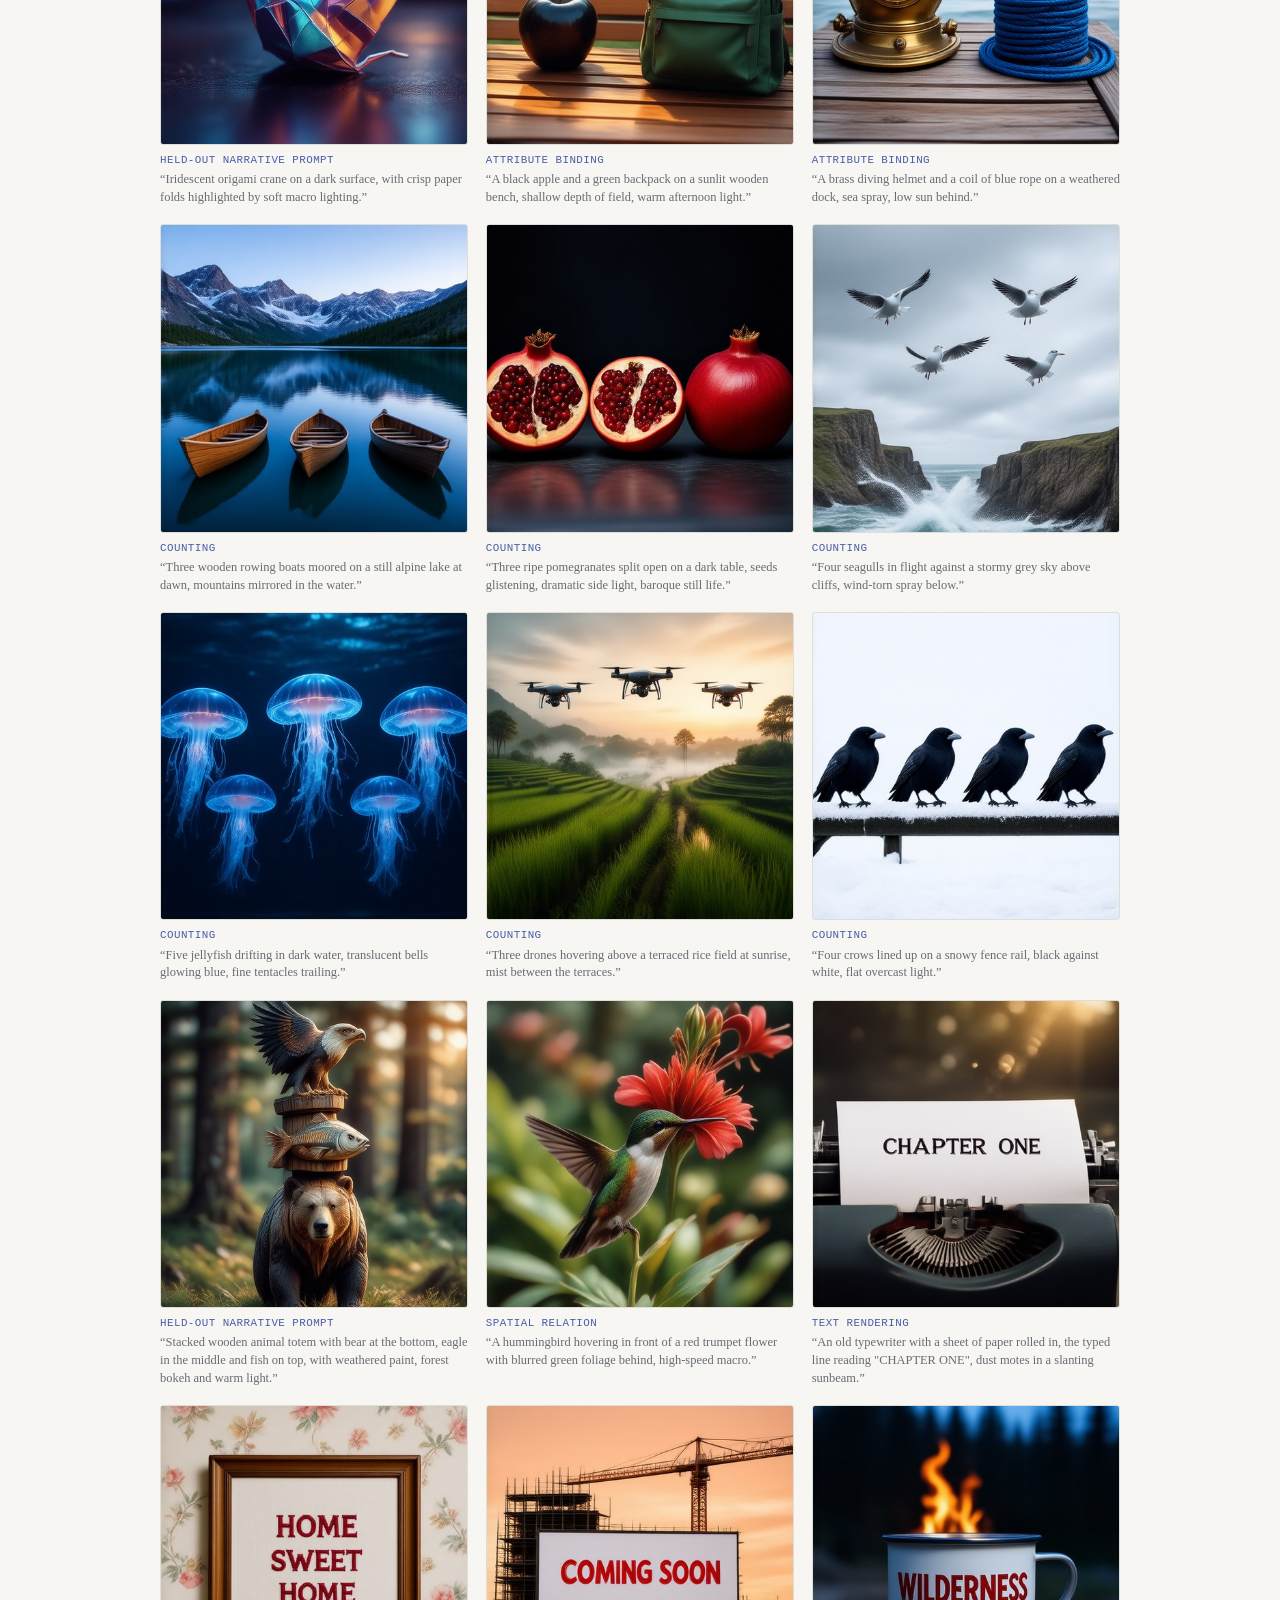
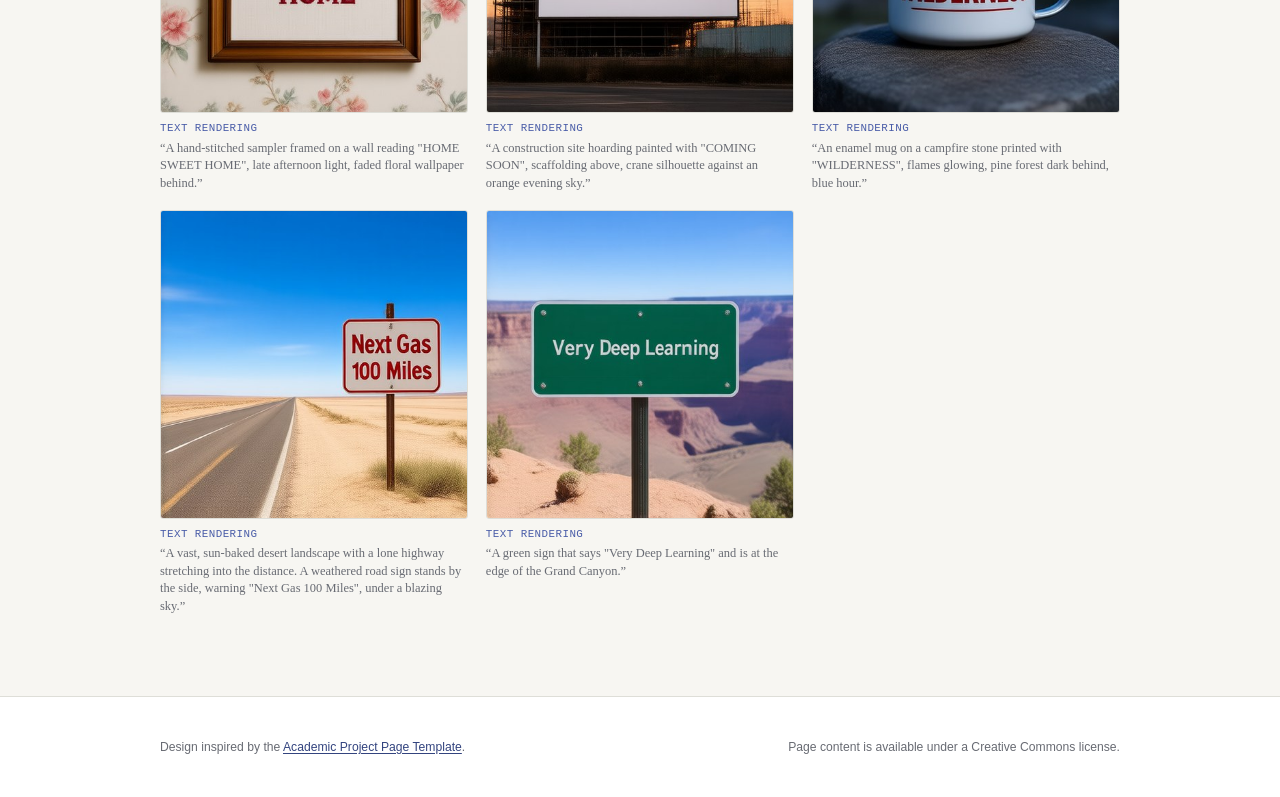
==== commit 9d854abc: "Add the Hugging Face model link to the page resources Co-Authored-By: Claude Opus 5.5 <noreply@anthr" ====
--- a/comparisons.html
+++ b/comparisons.html
@@ -24,9 +24,10 @@
       </div>
 
       <nav class="resource-links" aria-label="Project resources">
-        <a class="resource-button" href="#">Download PDF <span aria-hidden="true">↗</span></a><!-- Placeholder: fill in the PDF href. -->
-        <a class="resource-button" href="#">arXiv <span aria-hidden="true">↗</span></a><!-- Placeholder: fill in the arXiv href. -->
-        <a class="resource-button" href="#">Code <span aria-hidden="true">↗</span></a><!-- Placeholder: fill in the Code href. -->
+        <a class="resource-button" href="https://arxiv.org/pdf/2611.04386">Download PDF <span aria-hidden="true">↗</span></a>
+        <a class="resource-button" href="https://arxiv.org/abs/2611.04386">arXiv <span aria-hidden="true">↗</span></a>
+        <a class="resource-button" href="https://github.com/WinterCCC/StepX-OPD">Code <span aria-hidden="true">↗</span></a>
+        <a class="resource-button" href="https://huggingface.co/ShimaRinC/StepX-OPD-SD3.5">Hugging Face <span aria-hidden="true">↗</span></a>
       </nav>
 
                 <nav class="page-switch" id="blocks" aria-label="Pages">
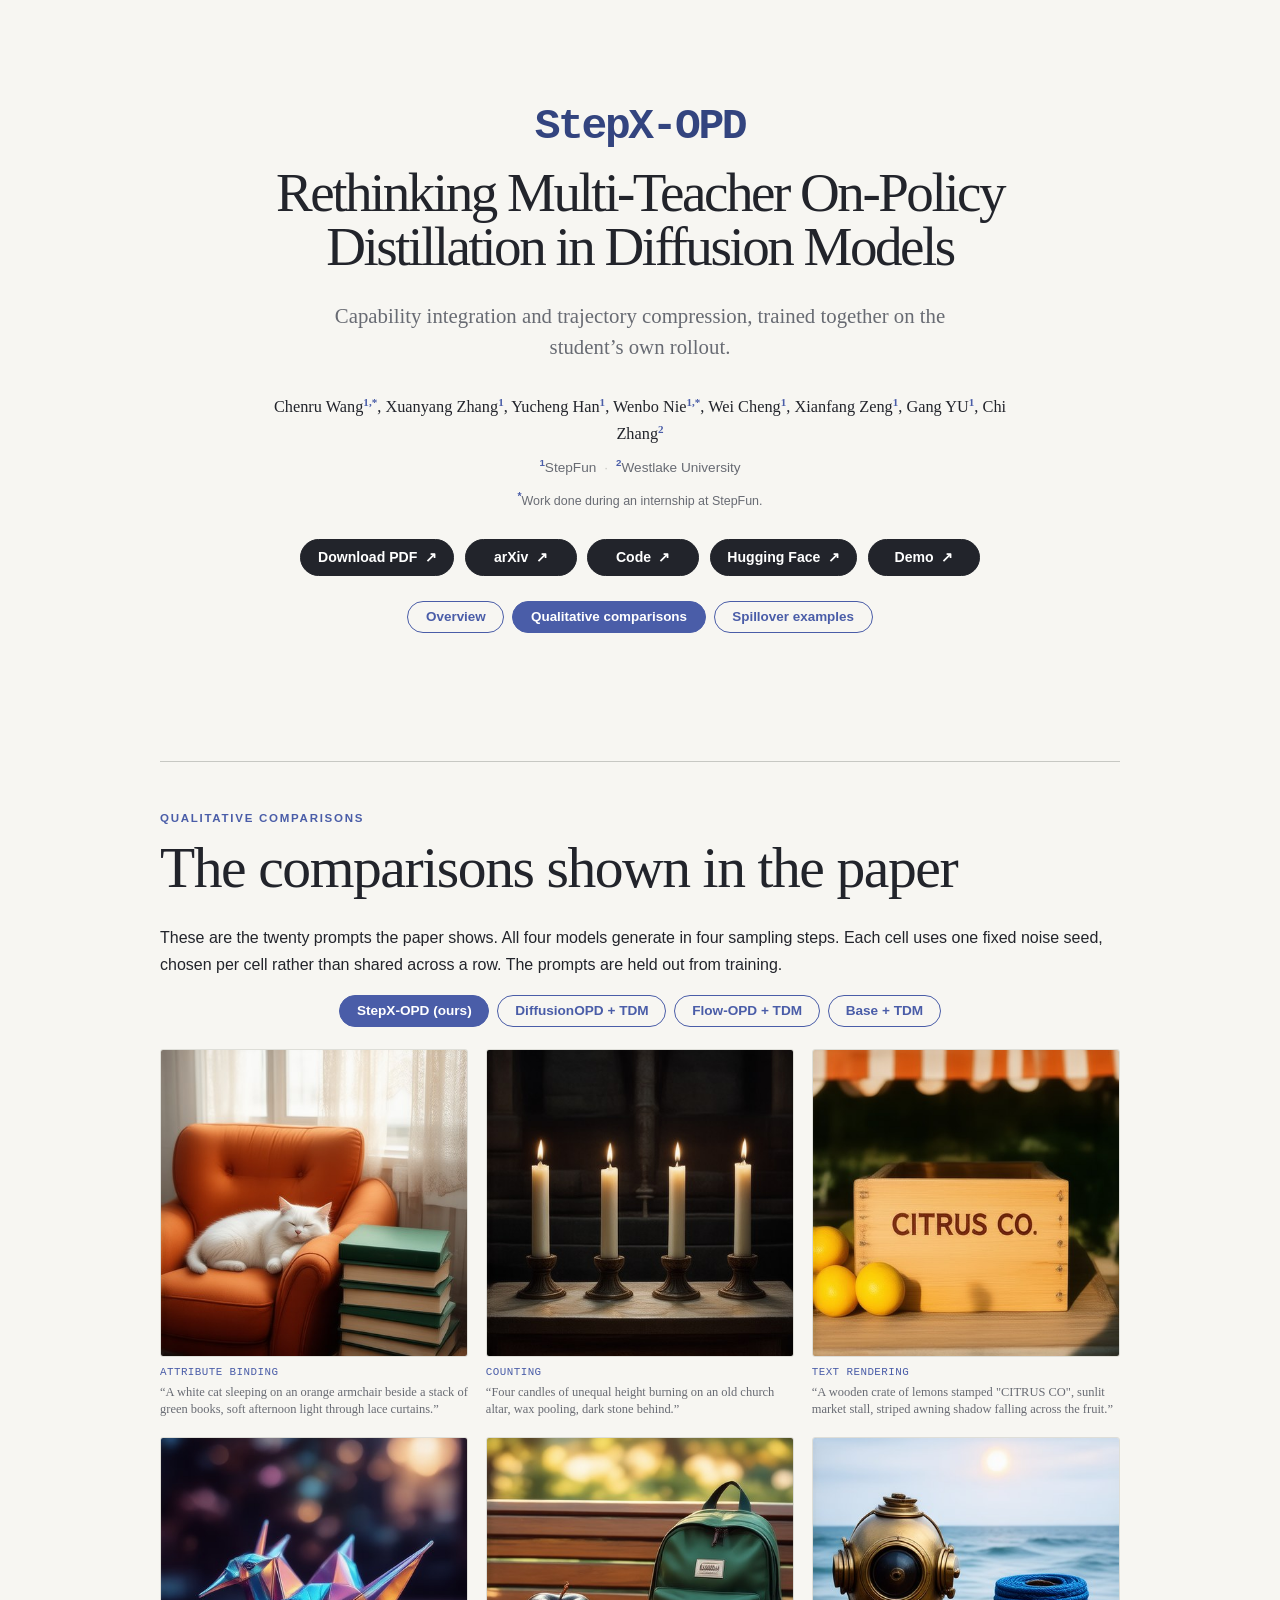
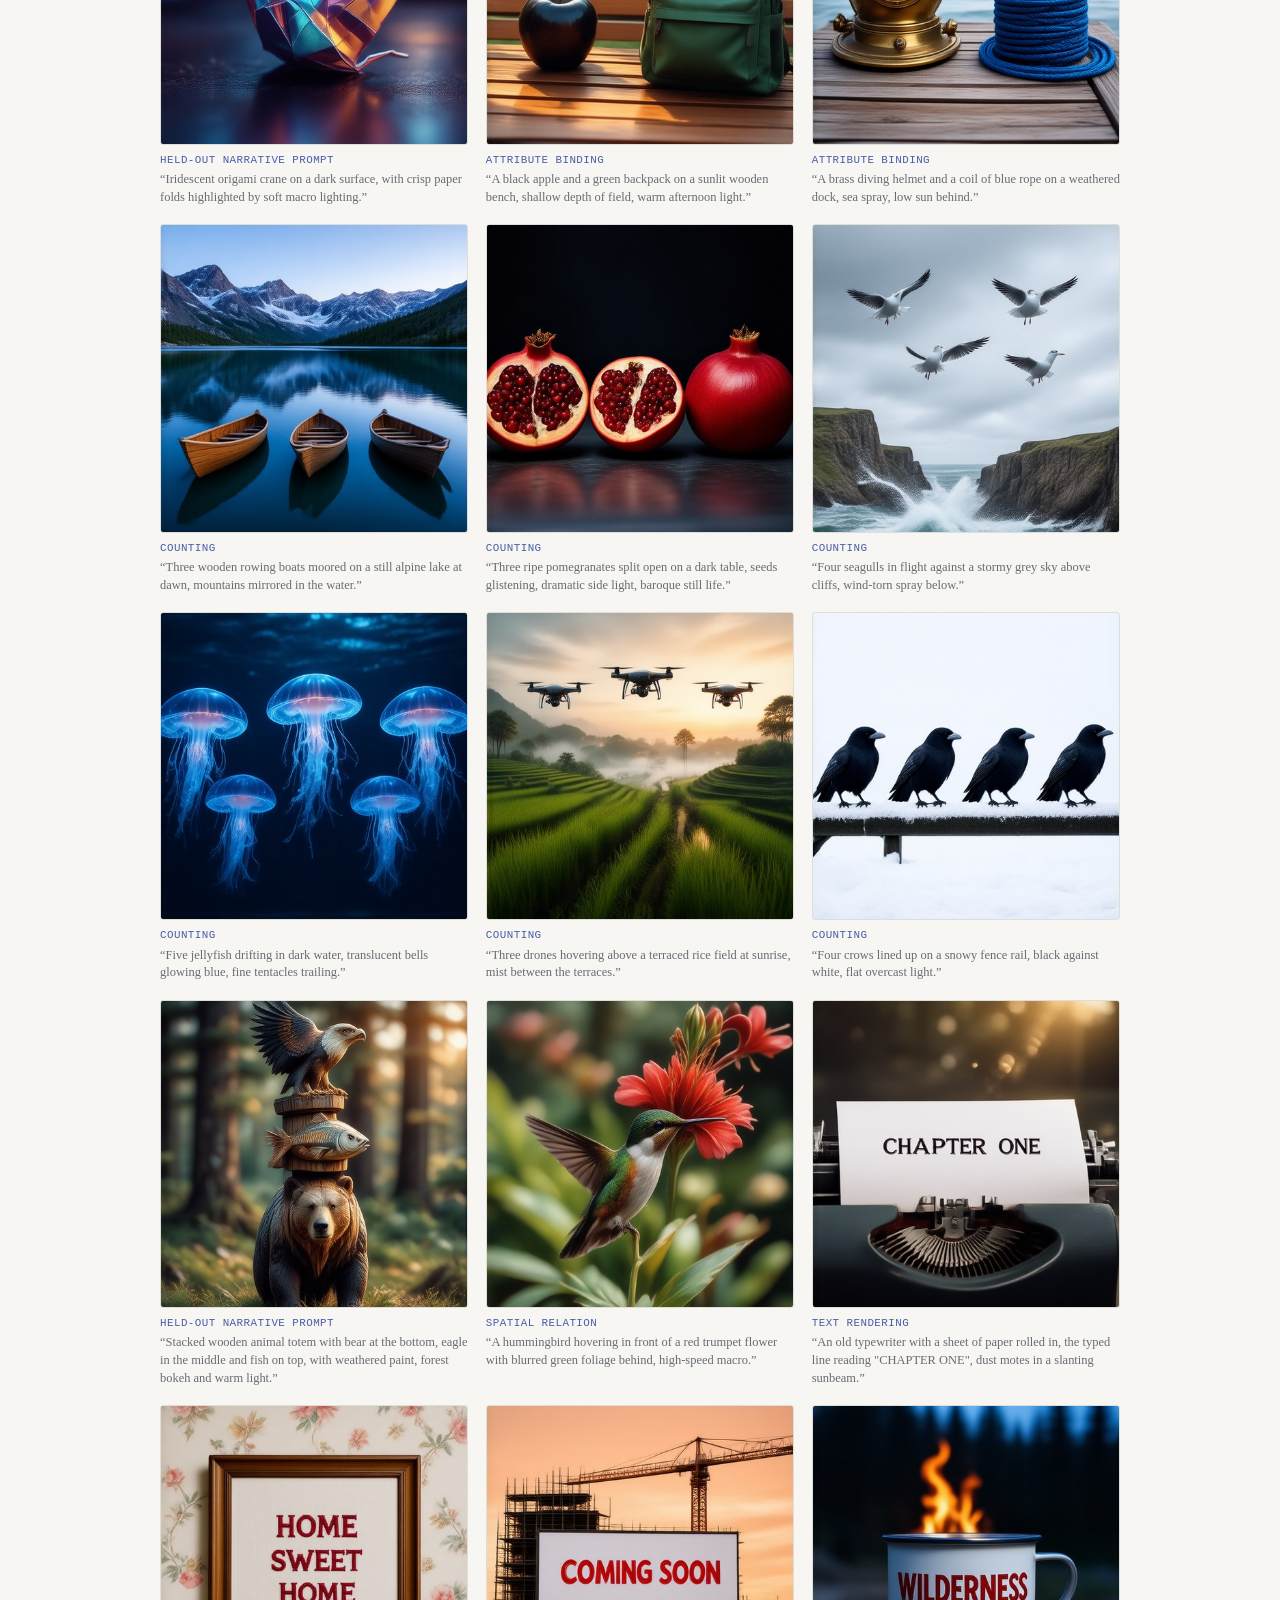
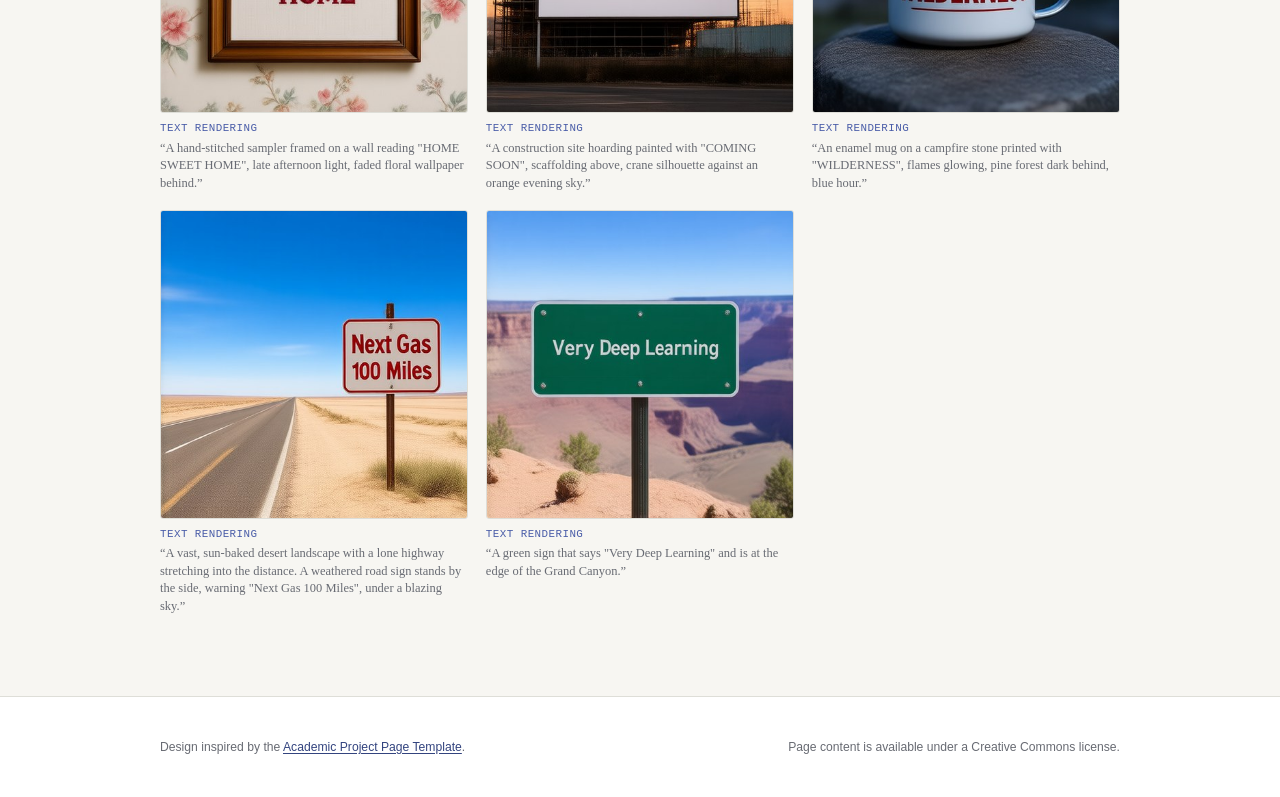
==== commit f751ed19: "Add a Demo button linking to the Hugging Face Space Co-Authored-By: Claude Opus 5.5 <noreply@anthrop" ====
--- a/comparisons.html
+++ b/comparisons.html
@@ -28,6 +28,7 @@
         <a class="resource-button" href="https://arxiv.org/abs/2611.04386">arXiv <span aria-hidden="true">↗</span></a>
         <a class="resource-button" href="https://github.com/WinterCCC/StepX-OPD">Code <span aria-hidden="true">↗</span></a>
         <a class="resource-button" href="https://huggingface.co/ShimaRinC/StepX-OPD-SD3.5">Hugging Face <span aria-hidden="true">↗</span></a>
+        <a class="resource-button" href="https://huggingface.co/spaces/hugging-apps/stepx-opd">Demo <span aria-hidden="true">↗</span></a>
       </nav>
 
                 <nav class="page-switch" id="blocks" aria-label="Pages">
